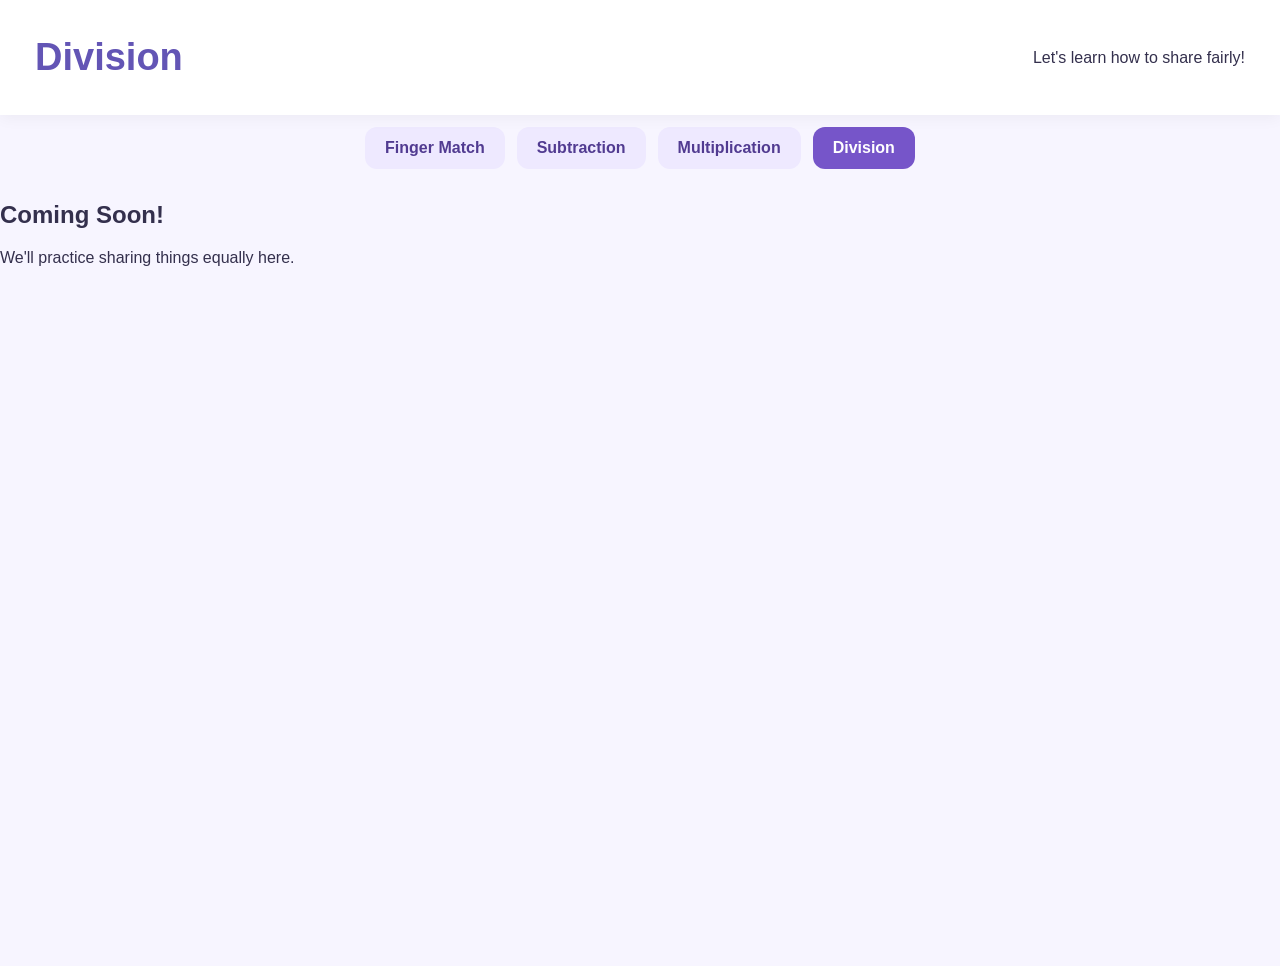
==== division.html @ 97f201b7 "Remove empty line at the beginning of division.html" ====
<!DOCTYPE html>
<html lang="en">
<head>
    <meta charset="UTF-8">
    <meta name="viewport" content="width=device-width, initial-scale=1.0">
    <title>Division | Finger Match!</title>
    <link rel="stylesheet" href="style.css">
</head>
<body>
    <header>
        <h1>Division</h1>
        <p>Let's learn how to share fairly!</p>
    </header>

    <nav class="page-nav">
        <a href="index.html" class="nav-link">Finger Match</a>
        <a href="subtraction.html" class="nav-link">Subtraction</a>
        <a href="multiplication.html" class="nav-link">Multiplication</a>
        <a href="division.html" class="nav-link active">Division</a>
    </nav>

    <main id="game">
        <h2>Coming Soon!</h2>
        <p>We'll practice sharing things equally here.</p>
    </main>
</body>
</html>
---- style.css ----
* {
    box-sizing: border-box;
    -webkit-tap-highlight-color: transparent;
}

body {
    margin: 0;
    overflow: hidden;
    font-family: "Trebuchet MS", sans-serif;
    background: #f7f5ff;
    color: #34304d;
    touch-action: none;
    user-select: none;
    -webkit-user-select: none;
}

header {
    height: 115px;
    display: flex;
    align-items: center;
    justify-content: space-between;
    gap: 15px;
    padding: 15px 35px;
    background: white;
    box-shadow: 0 3px 15px #0000000c;
    position: relative;
    z-index: 10;
}

.page-nav {
    display: flex;
    justify-content: center;
    flex-wrap: wrap;
    gap: 12px;
    padding: 12px;
}

.nav-link {
    text-decoration: none;
    background: #eee9ff;
    color: #513b91;
    padding: 12px 20px;
    border-radius: 12px;
    font-weight: bold;
    font-size: 1rem;
}

.nav-link:hover,
.nav-link.active {
    background: #7655c9;
    color: white;
}

h1 {
    font-size: clamp(25px, 4vw, 38px);
    margin: 0;
    color: #6355b5;
}

#instructions {
    font-size: clamp(15px, 2vw, 20px);
    margin-top: 5px;
    color: #88839e;
}

button {
    border: none;
    background: #7465d5;
    color: white;
    border-radius: 18px;
    padding: 15px 25px;
    font-size: 18px;
    font-weight: bold;
    cursor: pointer;
    box-shadow: 0 4px 0 #50439f;
}

button:active {
    transform: translateY(3px);
    box-shadow: 0 1px 0 #50439f;
}

.level-selector {
    display: flex;
    gap: 10px;
    align-items: center;
    flex-shrink: 0;
}

.level-btn {
    background-color: #eae7f8;
    color: #7465d5;
    box-shadow: 0 4px 0 #d2cdec;
    padding: 13px 20px;
    transition: background-color 0.2s, color 0.2s;
}

.level-btn.active {
    background-color: #7465d5;
    color: white;
    box-shadow: 0 4px 0 #50439f;
}

#game {
    height: calc(100dvh - 115px);
    width: 100vw;
    position: relative;
    overflow: hidden;
    touch-action: none;
}

.circle {
    position: absolute;
    border-radius: 50%;
    display: flex;
    align-items: center;
    justify-content: center;
    box-shadow:
        inset -8px -10px 15px #00000012,
        inset 5px 5px 12px #ffffff55,
        0 8px 18px #00000012;
    animation: appear 0.55s cubic-bezier(.2, 1.5, .5, 1);
    pointer-events: none;
}

@keyframes appear {
    from {
        transform: scale(0) rotate(-90deg);
        opacity: 0;
    }
    to {
        transform: scale(1) rotate(0);
        opacity: 1;
    }
}

#counter {
    position: absolute;
    bottom: 22px;
    left: 50%;
    transform: translateX(-50%);
    background: white;
    padding: 12px 25px;
    border-radius: 30px;
    font-size: 19px;
    color: #77718e;
    box-shadow: 0 3px 15px #00000010;
    z-index: 5;
    white-space: nowrap;
}

#counter:empty {
    display: none;
}

/* Circular hold progress wheel */
#hold-wheel {
    position: absolute;
    width: 105px;
    height: 105px;
    left: 50%;
    top: 50%;
    transform: translate(-50%, -50%);
    border-radius: 50%;

    background: conic-gradient(
        #7465d5 0deg,
        #e8e5f5 0deg
    );

    display: none;
    align-items: center;
    justify-content: center;
    z-index: 8;
    pointer-events: none;

    box-shadow: 0 4px 15px #00000015;
}

#hold-wheel.active {
    display: flex;
}

#wheel-inner {
    width: 83px;
    height: 83px;
    background: #f7f5ff;
    border-radius: 50%;
}

/* Celebration */
#success {
    position: fixed;
    inset: 0;
    z-index: 20;
    background: #ffffffd9;
    display: none;
    align-items: center;
    justify-content: center;
    flex-direction: column;
    text-align: center;
    pointer-events: none;
}

#success.show {
    display: flex;
    animation: fadeIn 0.3s ease;
}

#success h2 {
    font-size: clamp(45px, 9vw, 85px);
    color: #7465d5;
    margin: 10px;
    animation: bounce 0.7s infinite alternate;
}

#success p {
    font-size: clamp(20px, 4vw, 30px);
    color: #817b99;
}

@keyframes fadeIn {
    from { opacity: 0; }
    to { opacity: 1; }
}

@keyframes bounce {
    from { transform: scale(1) rotate(-3deg); }
    to { transform: scale(1.12) rotate(3deg); }
}

/* Confetti */
.confetti {
    position: fixed;
    top: -20px;
    width: 13px;
    height: 20px;
    z-index: 30;
    pointer-events: none;
    animation: fall 2.5s linear forwards;
}

@keyframes fall {
    to {
        transform: translateY(110vh) rotate(800deg);
        opacity: 0;
    }
}

/* Responsive layout */
@media (max-width: 700px) {
    header {
        padding: 10px;
        gap: 8px;
    }

    .level-selector {
        gap: 5px;
    }

    .level-btn {
        padding: 10px 12px;
        font-size: 14px;
    }
}

@media (max-width: 600px) {
    header {
        padding: 12px 18px;
        height: 100px;
    }

    #game {
        height: calc(100dvh - 100px);
    }

    button {
        padding: 12px 16px;
        font-size: 15px;
    }
}
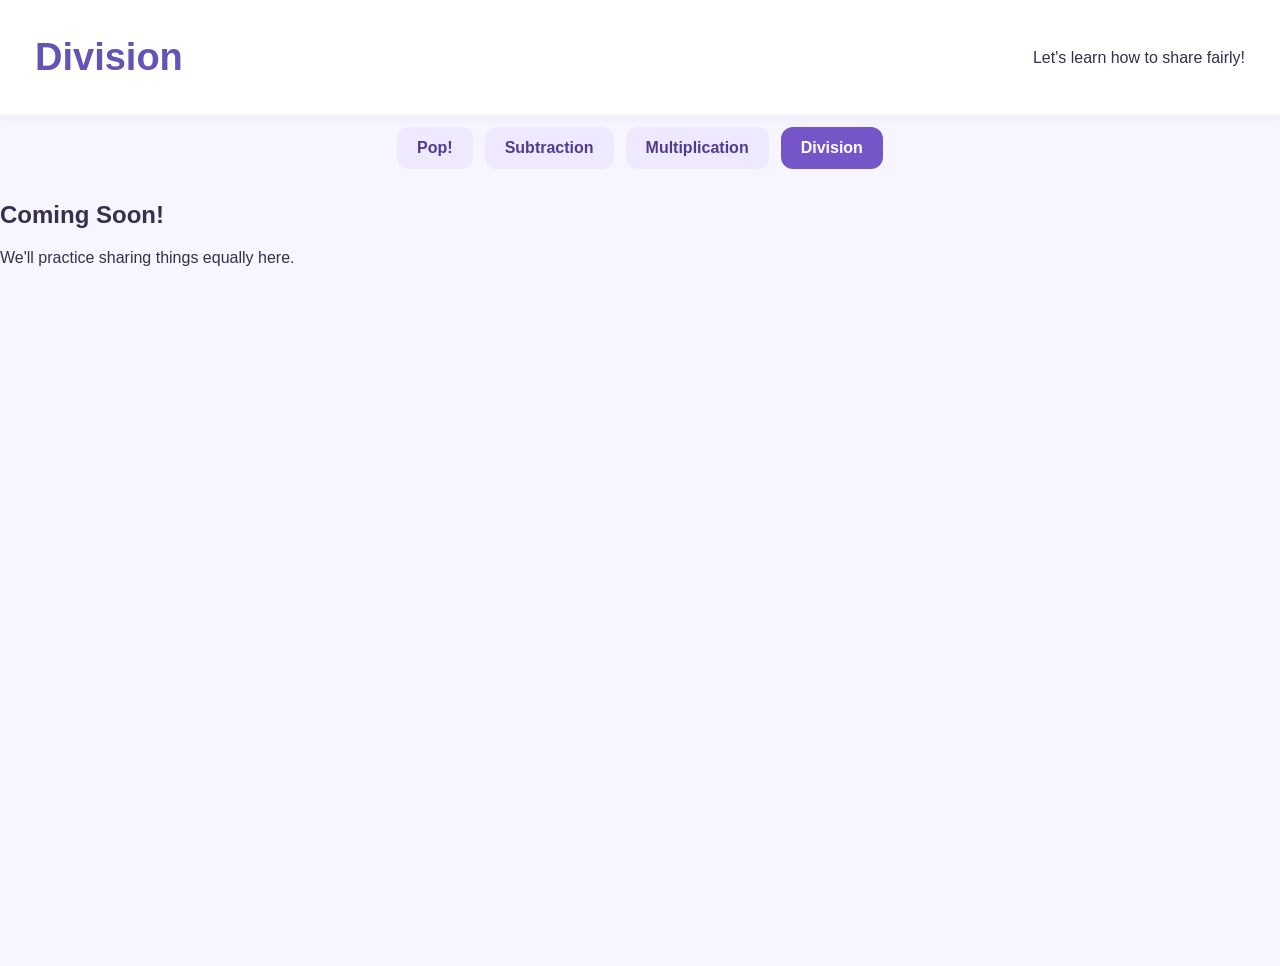
==== commit 2699989d: "Update navigation link from 'Finger Match' to 'Pop!'" ====
--- a/division.html
+++ b/division.html
@@ -13,7 +13,7 @@
     </header>
 
     <nav class="page-nav">
-        <a href="index.html" class="nav-link">Finger Match</a>
+        <a href="index.html" class="nav-link">Pop!</a>
         <a href="subtraction.html" class="nav-link">Subtraction</a>
         <a href="multiplication.html" class="nav-link">Multiplication</a>
         <a href="division.html" class="nav-link active">Division</a>
